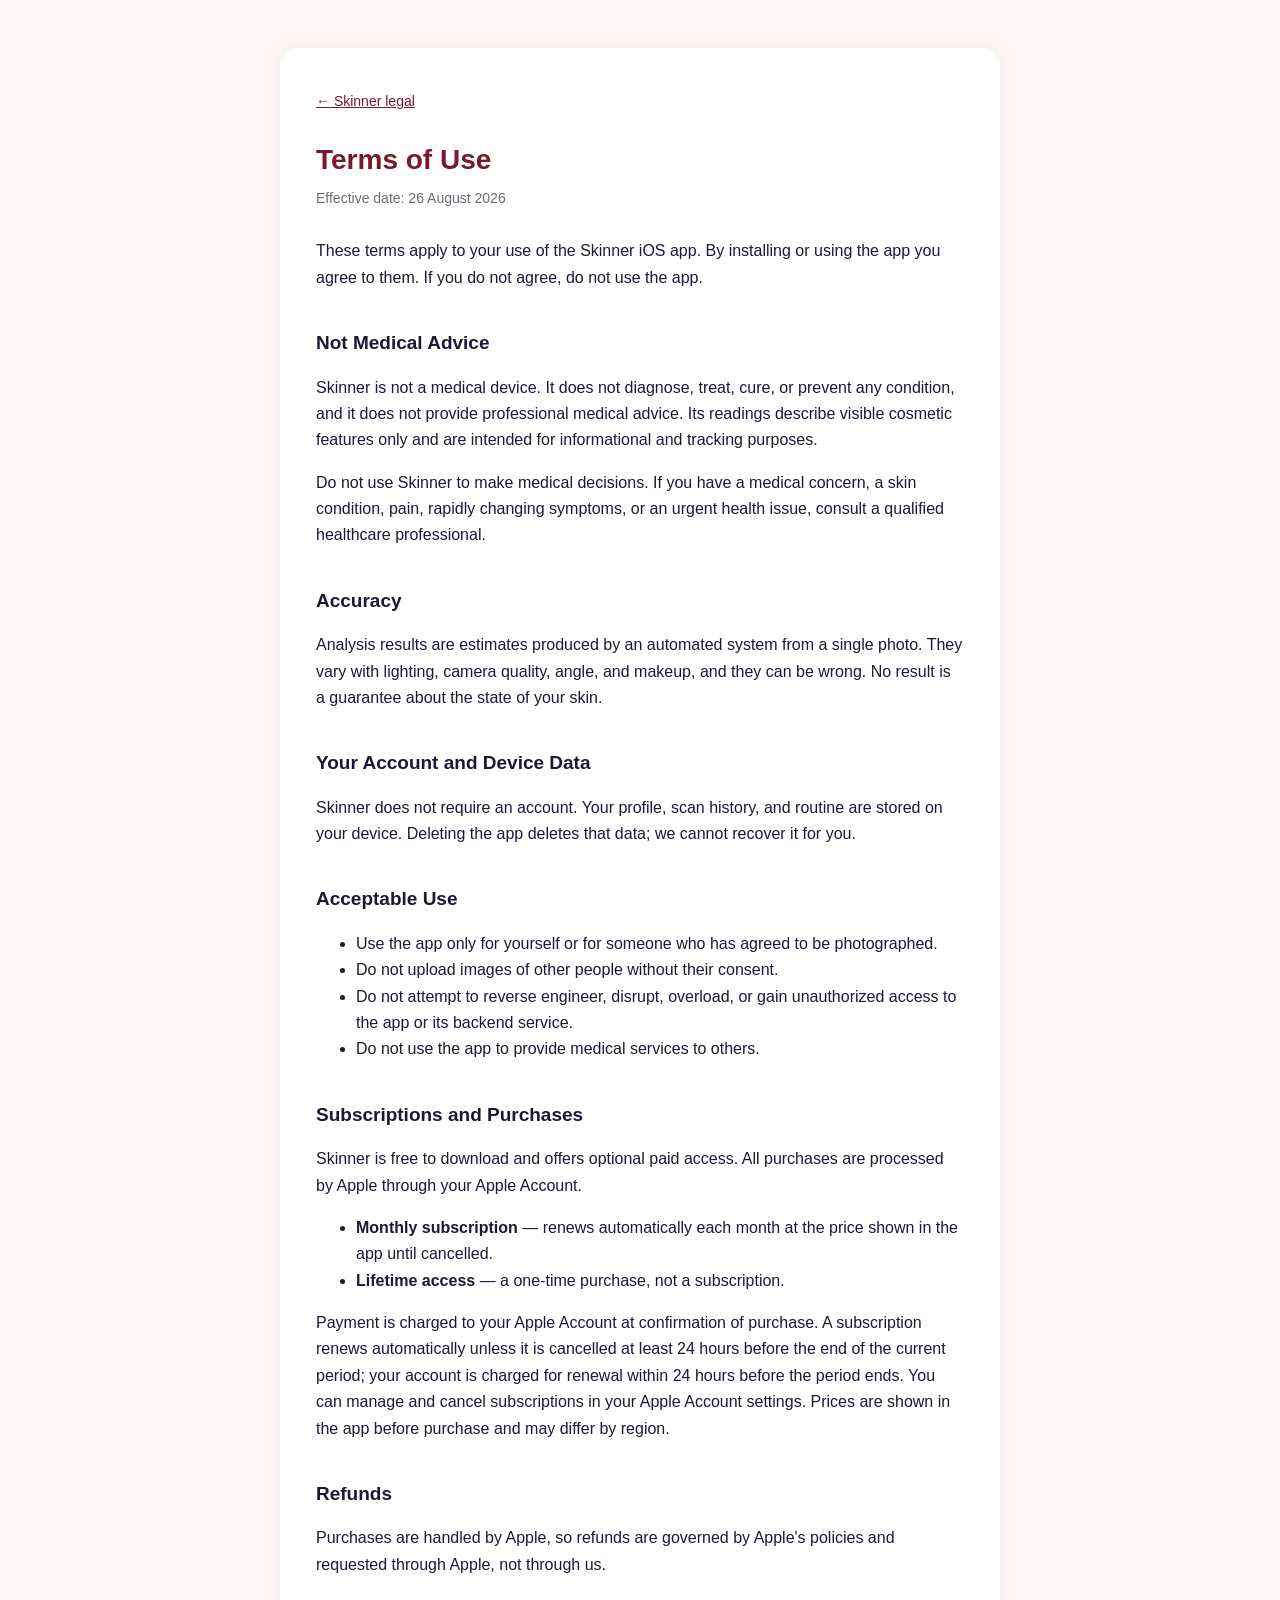
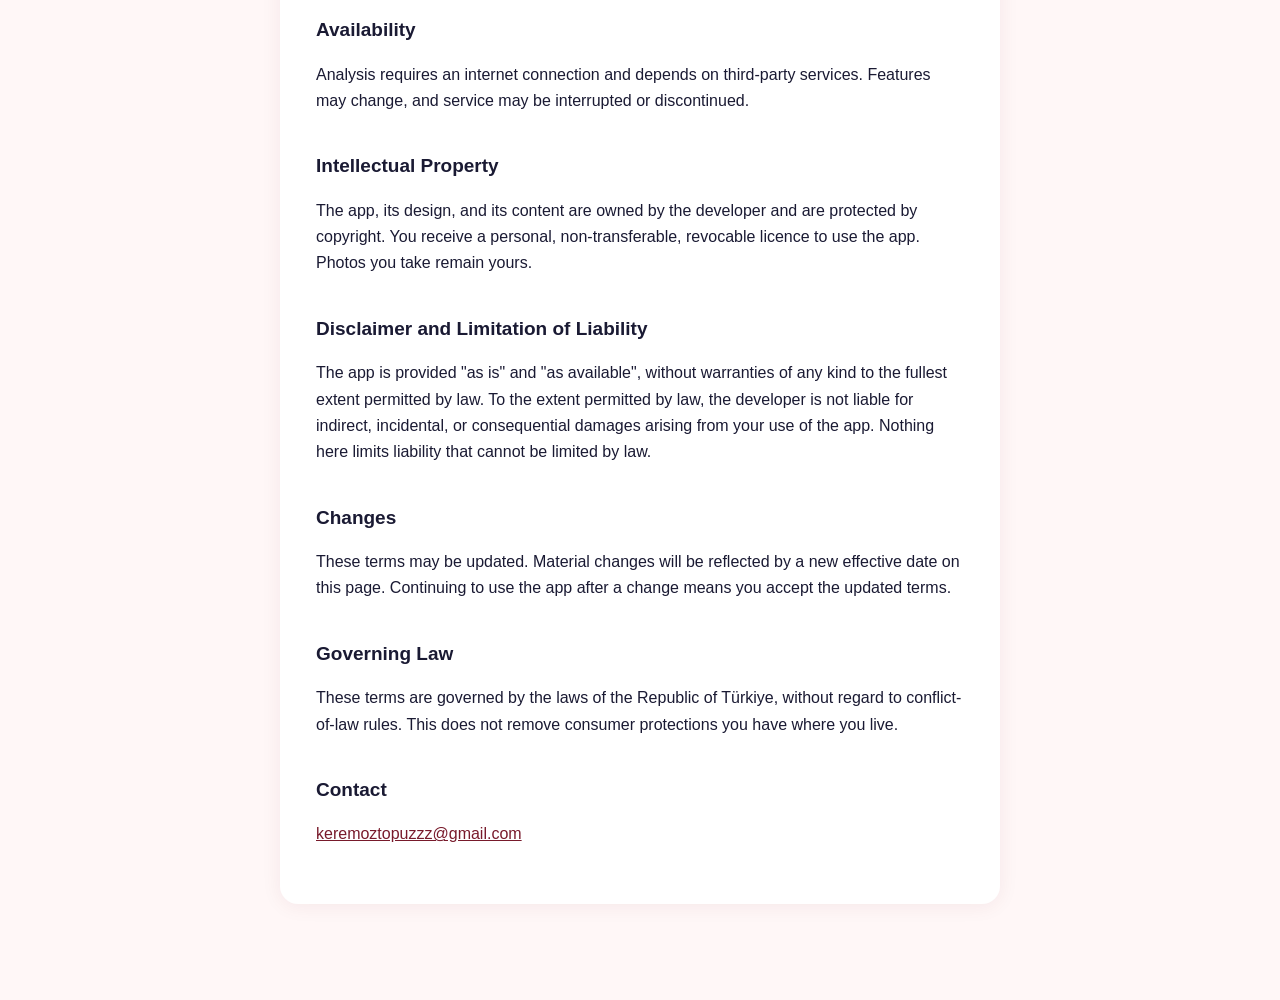
==== legal/terms/index.html @ 812b571c "Add the terms of use page" ====
<!doctype html>
<html lang="en">
<head>
<meta charset="utf-8">
<meta name="viewport" content="width=device-width, initial-scale=1">
<title>Skinner — Terms of Use</title>
<link rel="stylesheet" href="../style.css">
</head>
<body>
<main>
  <a class="back" href="../">← Skinner legal</a>
  <h1>Terms of Use</h1>
  <p class="meta">Effective date: 26 August 2026</p>

  <p>These terms apply to your use of the Skinner iOS app. By installing or using the app you agree to them. If you do not agree, do not use the app.</p>

  <h2>Not Medical Advice</h2>
  <p>Skinner is not a medical device. It does not diagnose, treat, cure, or prevent any condition, and it does not provide professional medical advice. Its readings describe visible cosmetic features only and are intended for informational and tracking purposes.</p>
  <p>Do not use Skinner to make medical decisions. If you have a medical concern, a skin condition, pain, rapidly changing symptoms, or an urgent health issue, consult a qualified healthcare professional.</p>

  <h2>Accuracy</h2>
  <p>Analysis results are estimates produced by an automated system from a single photo. They vary with lighting, camera quality, angle, and makeup, and they can be wrong. No result is a guarantee about the state of your skin.</p>

  <h2>Your Account and Device Data</h2>
  <p>Skinner does not require an account. Your profile, scan history, and routine are stored on your device. Deleting the app deletes that data; we cannot recover it for you.</p>

  <h2>Acceptable Use</h2>
  <ul>
    <li>Use the app only for yourself or for someone who has agreed to be photographed.</li>
    <li>Do not upload images of other people without their consent.</li>
    <li>Do not attempt to reverse engineer, disrupt, overload, or gain unauthorized access to the app or its backend service.</li>
    <li>Do not use the app to provide medical services to others.</li>
  </ul>

  <h2>Subscriptions and Purchases</h2>
  <p>Skinner is free to download and offers optional paid access. All purchases are processed by Apple through your Apple Account.</p>
  <ul>
    <li><strong>Monthly subscription</strong> — renews automatically each month at the price shown in the app until cancelled.</li>
    <li><strong>Lifetime access</strong> — a one-time purchase, not a subscription.</li>
  </ul>
  <p>Payment is charged to your Apple Account at confirmation of purchase. A subscription renews automatically unless it is cancelled at least 24 hours before the end of the current period; your account is charged for renewal within 24 hours before the period ends. You can manage and cancel subscriptions in your Apple Account settings. Prices are shown in the app before purchase and may differ by region.</p>

  <h2>Refunds</h2>
  <p>Purchases are handled by Apple, so refunds are governed by Apple's policies and requested through Apple, not through us.</p>

  <h2>Availability</h2>
  <p>Analysis requires an internet connection and depends on third-party services. Features may change, and service may be interrupted or discontinued.</p>

  <h2>Intellectual Property</h2>
  <p>The app, its design, and its content are owned by the developer and are protected by copyright. You receive a personal, non-transferable, revocable licence to use the app. Photos you take remain yours.</p>

  <h2>Disclaimer and Limitation of Liability</h2>
  <p>The app is provided "as is" and "as available", without warranties of any kind to the fullest extent permitted by law. To the extent permitted by law, the developer is not liable for indirect, incidental, or consequential damages arising from your use of the app. Nothing here limits liability that cannot be limited by law.</p>

  <h2>Changes</h2>
  <p>These terms may be updated. Material changes will be reflected by a new effective date on this page. Continuing to use the app after a change means you accept the updated terms.</p>

  <h2>Governing Law</h2>
  <p>These terms are governed by the laws of the Republic of Türkiye, without regard to conflict-of-law rules. This does not remove consumer protections you have where you live.</p>

  <h2>Contact</h2>
  <p><a href="mailto:keremoztopuzzz@gmail.com">keremoztopuzzz@gmail.com</a></p>
</main>
</body>
</html>
---- legal/style.css ----
:root {
  --bg: #fff7f7;
  --card: #ffffff;
  --ink: #1a1a33;
  --muted: #6b6b7b;
  --brand: #781a2b;
  --rule: #f0dede;
}

* { box-sizing: border-box; }

body {
  margin: 0;
  padding: 48px 20px 96px;
  background: var(--bg);
  color: var(--ink);
  font: 16px/1.65 -apple-system, BlinkMacSystemFont, "Segoe UI", Helvetica, Arial, sans-serif;
}

main {
  max-width: 720px;
  margin: 0 auto;
  background: var(--card);
  border-radius: 18px;
  padding: 40px 36px;
  box-shadow: 0 2px 20px rgba(120, 26, 43, 0.07);
}

h1 { font-size: 28px; margin: 0 0 4px; color: var(--brand); }
h2 { font-size: 19px; margin: 36px 0 10px; }
p, li { color: var(--ink); }
a { color: var(--brand); }

.meta { color: var(--muted); font-size: 14px; margin: 0 0 28px; }
.back { display: inline-block; margin-bottom: 24px; font-size: 14px; }

hr { border: 0; border-top: 1px solid var(--rule); margin: 32px 0; }

nav a {
  display: block;
  padding: 16px 18px;
  margin-bottom: 12px;
  border: 1px solid var(--rule);
  border-radius: 12px;
  text-decoration: none;
  font-weight: 600;
}

nav a span { display: block; font-weight: 400; color: var(--muted); font-size: 14px; margin-top: 2px; }

@media (max-width: 520px) {
  body { padding: 24px 14px 64px; }
  main { padding: 28px 20px; border-radius: 14px; }
}
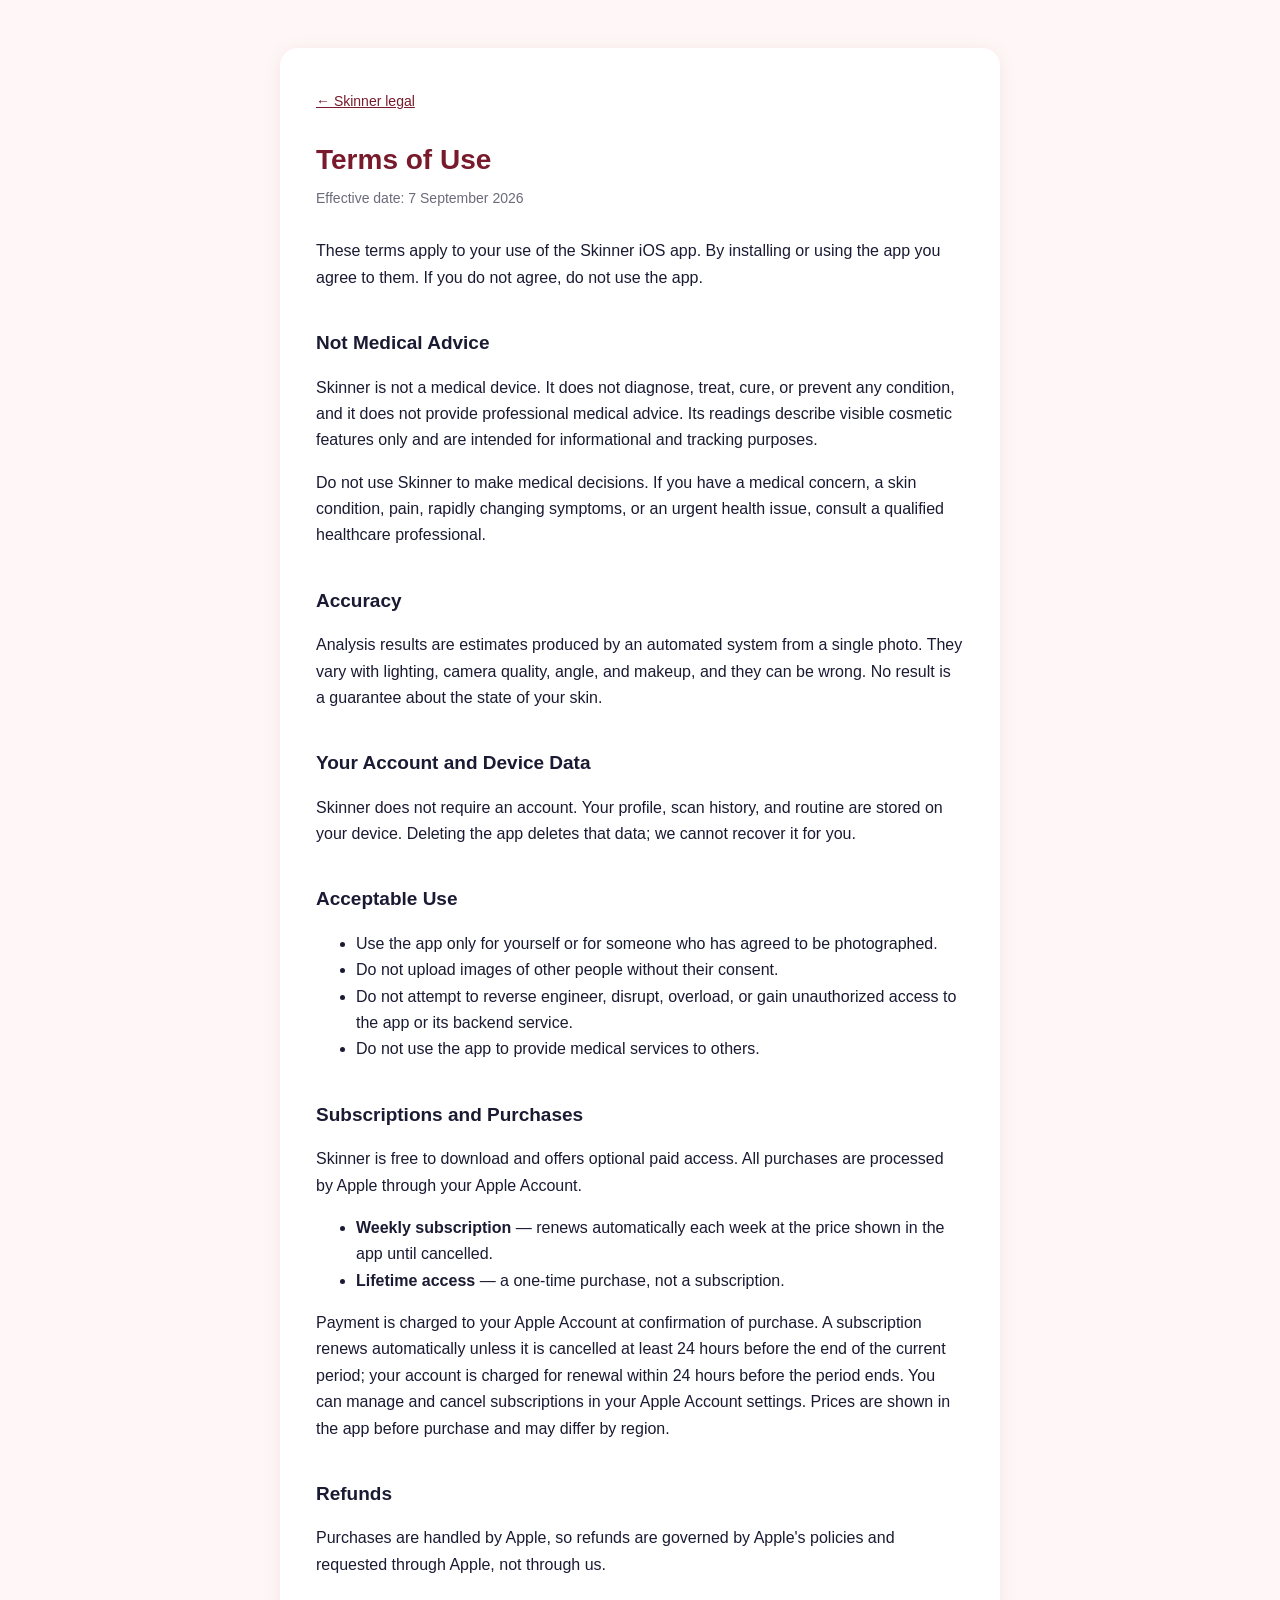
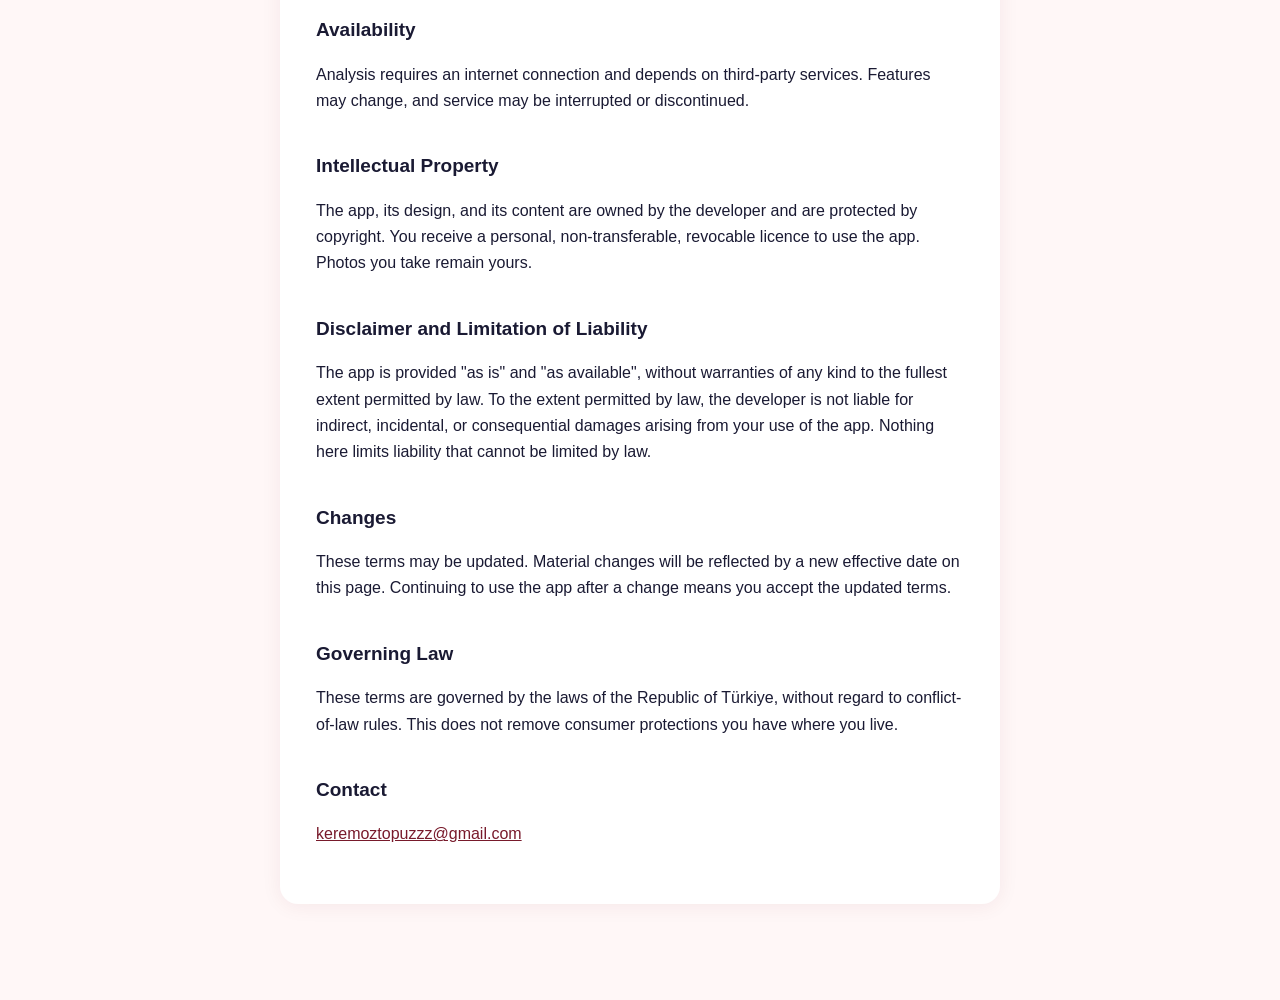
==== commit da78cda5: "Prepare localized App Store release assets" ====
--- a/legal/terms/index.html
+++ b/legal/terms/index.html
@@ -10,7 +10,7 @@
 <main>
   <a class="back" href="../">← Skinner legal</a>
   <h1>Terms of Use</h1>
-  <p class="meta">Effective date: 26 August 2026</p>
+  <p class="meta">Effective date: 7 September 2026</p>
 
   <p>These terms apply to your use of the Skinner iOS app. By installing or using the app you agree to them. If you do not agree, do not use the app.</p>
 
@@ -35,7 +35,7 @@
   <h2>Subscriptions and Purchases</h2>
   <p>Skinner is free to download and offers optional paid access. All purchases are processed by Apple through your Apple Account.</p>
   <ul>
-    <li><strong>Monthly subscription</strong> — renews automatically each month at the price shown in the app until cancelled.</li>
+    <li><strong>Weekly subscription</strong> — renews automatically each week at the price shown in the app until cancelled.</li>
     <li><strong>Lifetime access</strong> — a one-time purchase, not a subscription.</li>
   </ul>
   <p>Payment is charged to your Apple Account at confirmation of purchase. A subscription renews automatically unless it is cancelled at least 24 hours before the end of the current period; your account is charged for renewal within 24 hours before the period ends. You can manage and cancel subscriptions in your Apple Account settings. Prices are shown in the app before purchase and may differ by region.</p>
